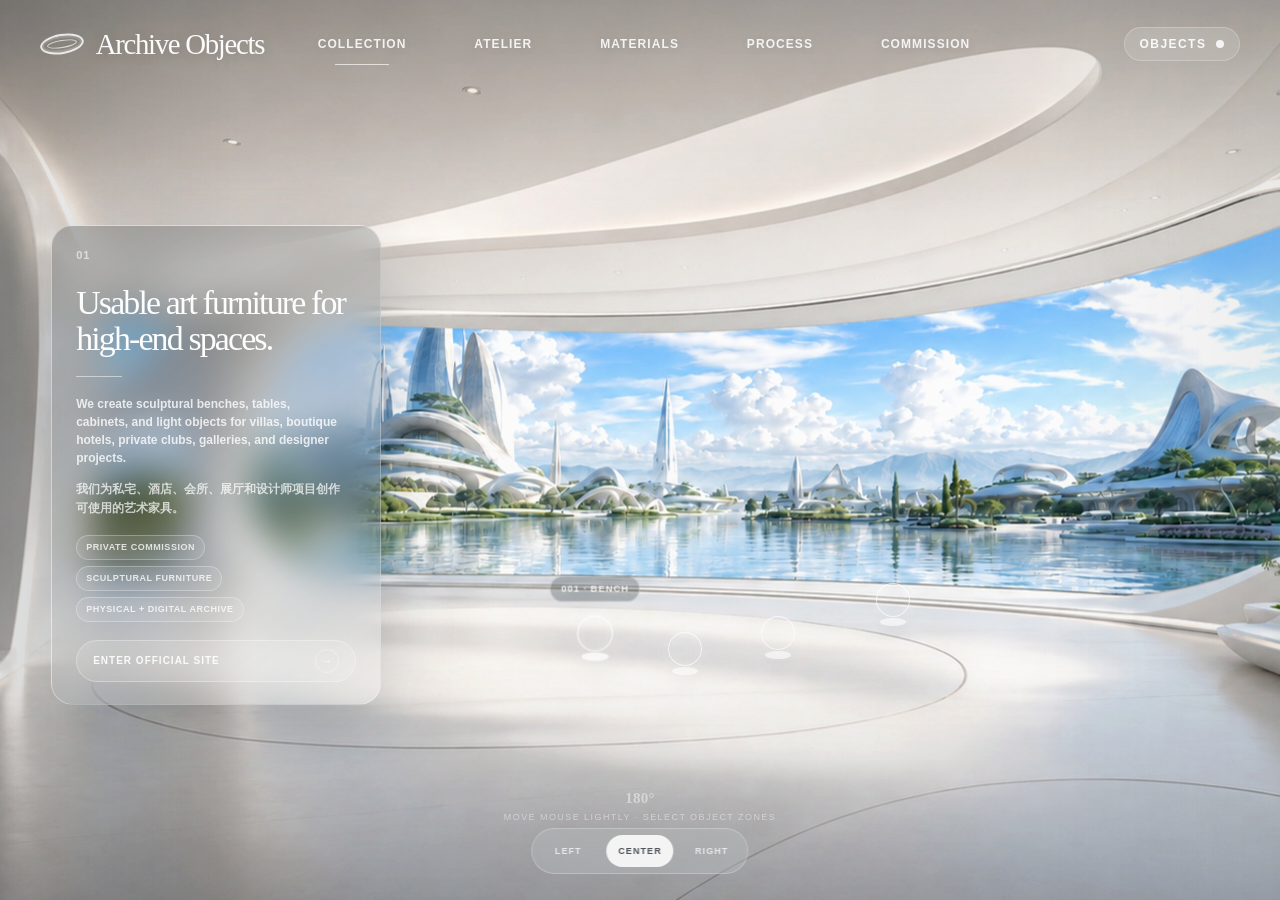
==== index.html @ a8227558 "Add files via upload" ====
<!doctype html>
<html lang="en">
<head>
  <meta charset="utf-8" />
  <meta name="viewport" content="width=device-width, initial-scale=1" />
  <title>Archive Objects | Entrance v2.1</title>
  <meta name="description" content="Archive Objects homepage prototype: clean high-resolution interior hero visual, real UI layers, and selectable object markers." />
  <link rel="stylesheet" href="styles.css" />
</head>
<body>
  <!--
    文件/模块目的：
    方案B首页 v1.7：干净高分辨率室内主视觉 + 真实网页UI层 + 180度轻视角 + 场景内作品选择标记。

    输入输出与规则：
    输入是本地图片 assets/interior-hero-clean-2x.jpg；输出是可直接双击打开的静态官网首页。
    不依赖外部库、CDN、后端或在线字体；所有交互都在本地 script.js 内完成。

    关键步骤为什么这样做：
    当前阶段先保证高级品牌首页质感，不用低质CSS家具冒充真实产品；产品先用高级作品热点表示，等有真实渲染图/3D模型再替换。
  -->

  <main class="site-shell" id="siteShell">
    <section class="hero-stage" id="heroStage" aria-label="Archive Objects interior showroom">
      <div class="scene-image" id="sceneImage" aria-hidden="true"></div>
      <div class="scene-shade" aria-hidden="true"></div>
      <div class="scene-glass" aria-hidden="true"></div>

      <header class="site-header" aria-label="Primary navigation">
        <a class="brand" href="index.html" aria-label="Archive Objects home">
          <span class="brand-icon" aria-hidden="true"></span>
          <span>Archive Objects</span>
        </a>
        <nav class="main-nav">
          <a href="collection.html" class="is-active">Collection</a>
          <a href="atelier.html">Atelier</a>
          <a href="materials.html">Materials</a>
          <a href="process.html">Process</a>
          <a href="commission.html">Commission</a>
        </nav>
        <button class="objects-toggle" id="objectsToggle" type="button">Objects <span></span></button>
      </header>

      <aside class="intro-card" aria-label="Brand introduction">
        <p class="card-number">01</p>
        <h1>Usable art furniture for high-end spaces.</h1>
        <div class="card-line"></div>
        <p class="card-copy">We create sculptural benches, tables, cabinets, and light objects for villas, boutique hotels, private clubs, galleries, and designer projects.</p>
        <p class="card-copy cn">我们为私宅、酒店、会所、展厅和设计师项目创作可使用的艺术家具。</p>
        <div class="tag-row" aria-label="Brand keywords">
          <span>Private commission</span>
          <span>Sculptural furniture</span>
          <span>Physical + digital archive</span>
        </div>
        <a class="card-action enter-site-link" id="focusObjects" href="official.html" aria-label="Enter official site">Enter official site <span>→</span></a>
      </aside>

      <div class="object-marker-layer" id="objectMarkerLayer" aria-label="Selectable object zones in the showroom">
        <button class="object-marker marker-bench is-active" data-object="bench" type="button" aria-label="Select Sculptural Bench">
          <span class="marker-ring"></span>
          <span class="marker-line"></span>
          <span class="marker-dot"></span>
          <span class="marker-label">001 · Bench</span>
        </button>
        <button class="object-marker marker-table" data-object="table" type="button" aria-label="Select Art Table">
          <span class="marker-ring"></span>
          <span class="marker-line"></span>
          <span class="marker-dot"></span>
          <span class="marker-label">002 · Table</span>
        </button>
        <button class="object-marker marker-cabinet" data-object="cabinet" type="button" aria-label="Select Cabinet Object">
          <span class="marker-ring"></span>
          <span class="marker-line"></span>
          <span class="marker-dot"></span>
          <span class="marker-label">003 · Cabinet</span>
        </button>
        <button class="object-marker marker-light" data-object="light" type="button" aria-label="Select Light Object">
          <span class="marker-ring"></span>
          <span class="marker-line"></span>
          <span class="marker-dot"></span>
          <span class="marker-label">004 · Light</span>
        </button>
      </div>

      <aside class="object-card is-hidden" id="objectCard" aria-live="polite">
        <p class="object-kicker" id="objectKicker">Object 001</p>
        <h2 id="objectTitle">Sculptural Bench</h2>
        <p id="objectCopy">A signature usable-art object for villas, galleries, private clubs, and entrance spaces.</p>
        <div class="object-meta">
          <span id="objectType">Private commission</span>
          <span id="objectStatus">Concept ready</span>
        </div>
        <a class="object-link" id="objectLink" href="products/bench.html">Open object</a>
      </aside>

      <div class="view-control" aria-label="View angle selector">
        <button type="button" data-view="left">Left</button>
        <button type="button" data-view="center" class="is-active">Center</button>
        <button type="button" data-view="right">Right</button>
      </div>

      <div class="motion-hint" aria-hidden="true">
        <strong>180°</strong>
        <span>Move mouse lightly · select object zones</span>
      </div>
    </section>
  </main>

  <script src="script.js"></script>
</body>
</html>
---- styles.css ----
/*
  文件/模块目的：
  v1.6 首页视觉系统：干净高分辨率室内主视觉、真实UI层、180度轻视角、作品热点标记。

  输入输出与规则：
  输入是 index.html 场景节点和 assets/interior-hero-clean-2x.jpg；输出为稳定的本地静态官网视觉。
  不再使用低质CSS家具模型；家具阶段先用高级热点表示，避免假家具破坏品牌感。

  关键步骤为什么这样做：
  方案B的重点是“高质量主视觉 + 轻动态 + 作品选择”，不是伪3D建模。真实家具后续应替换为渲染图、透明PNG或GLB模型。
*/

:root {
  --white: #fff;
  --ink: rgba(255, 255, 255, .96);
  --muted: rgba(255, 255, 255, .74);
  --soft: rgba(242, 247, 248, .54);
  --glass: rgba(233, 240, 243, .30);
  --glass-strong: rgba(226, 235, 238, .50);
  --line: rgba(255, 255, 255, .42);
  --shadow: 0 30px 90px rgba(20, 28, 37, .24);
  --shadow-soft: 0 20px 60px rgba(20, 28, 37, .16);
  --dark: #12161b;
}

* { box-sizing: border-box; }
html, body { margin: 0; min-height: 100%; background: #e7edf0; }
body {
  font-family: Georgia, "Times New Roman", serif;
  color: var(--white);
  overflow: hidden;
  user-select: none;
}
button, a { font: inherit; color: inherit; }
a { text-decoration: none; }
button { border: 0; cursor: pointer; }
button, a { -webkit-tap-highlight-color: transparent; }

.site-shell { width: 100vw; height: 100svh; overflow: hidden; }
.hero-stage {
  position: relative;
  width: 100vw;
  height: 100svh;
  min-height: 720px;
  overflow: hidden;
  background: #e8edf0;
  isolation: isolate;
}

.scene-image {
  position: absolute;
  inset: -2.6vh -3.8vw;
  z-index: 0;
  background-image: url("assets/interior-hero-clean-2x.jpg");
  background-repeat: no-repeat;
  background-size: cover;
  background-position: 50% 50%;
  transform: translate3d(0,0,0) scale(1.022);
  filter: saturate(1.02) contrast(1.04) brightness(1.03);
  will-change: transform, background-position;
}

.scene-shade {
  position: absolute;
  inset: 0;
  z-index: 1;
  pointer-events: none;
  background:
    linear-gradient(180deg, rgba(18, 20, 22, .13) 0%, rgba(18, 20, 22, .02) 18%, rgba(18, 20, 22, .03) 70%, rgba(18, 20, 22, .12) 100%),
    linear-gradient(90deg, rgba(18, 20, 22, .12) 0%, transparent 24%, transparent 70%, rgba(18, 20, 22, .07) 100%);
}

.scene-glass {
  position: absolute;
  inset: 0;
  z-index: 2;
  pointer-events: none;
  background:
    radial-gradient(circle at 20% 74%, rgba(255,255,255,.18), transparent 18%),
    linear-gradient(116deg, transparent 18%, rgba(255,255,255,.10) 34%, transparent 56%);
  mix-blend-mode: screen;
  opacity: .24;
}

.site-header {
  position: absolute;
  z-index: 20;
  left: clamp(24px, 3.2vw, 58px);
  right: clamp(24px, 3.2vw, 58px);
  top: clamp(20px, 3vh, 38px);
  display: grid;
  grid-template-columns: minmax(230px, 1fr) auto minmax(160px, 1fr);
  align-items: center;
  gap: 28px;
  color: rgba(255,255,255,.96);
  text-shadow: 0 2px 14px rgba(0,0,0,.18);
}

.brand {
  display: inline-flex;
  align-items: center;
  gap: 12px;
  width: fit-content;
  font-size: clamp(26px, 2.5vw, 36px);
  line-height: 1;
  letter-spacing: -.045em;
}
.brand-icon {
  width: 46px;
  height: 22px;
  border: 2px solid rgba(255,255,255,.82);
  border-radius: 50%;
  transform: rotate(-9deg);
  position: relative;
  box-shadow: inset 0 0 0 2px rgba(255,255,255,.18);
}
.brand-icon::after {
  content: "";
  position: absolute;
  inset: 4px 5px;
  border: 1px solid rgba(255,255,255,.70);
  border-radius: 50%;
}

.main-nav {
  display: flex;
  align-items: center;
  justify-content: center;
  gap: clamp(32px, 5vw, 80px);
  font-family: Arial, sans-serif;
  font-size: 13px;
  font-weight: 800;
  letter-spacing: .08em;
  text-transform: uppercase;
}
.main-nav a { position: relative; opacity: .90; }
.main-nav a::after {
  content: "";
  position: absolute;
  left: 50%;
  bottom: -14px;
  width: 0;
  height: 1px;
  background: rgba(255,255,255,.72);
  transform: translateX(-50%);
  transition: width .2s ease;
}
.main-nav a:hover::after, .main-nav a.is-active::after { width: 54px; }

.objects-toggle {
  justify-self: end;
  display: inline-flex;
  align-items: center;
  gap: 10px;
  padding: 12px 16px;
  border-radius: 999px;
  background: rgba(255,255,255,.10);
  border: 1px solid rgba(255,255,255,.22);
  color: rgba(255,255,255,.92);
  font: 800 12px/1 Arial, sans-serif;
  letter-spacing: .12em;
  text-transform: uppercase;
  backdrop-filter: blur(18px);
}
.objects-toggle span { width: 8px; height: 8px; border-radius: 50%; background: rgba(255,255,255,.86); }
.objects-toggle:hover { background: rgba(255,255,255,.18); }

.intro-card {
  position: absolute;
  z-index: 18;
  left: clamp(28px, 4vw, 72px);
  top: clamp(164px, 26vh, 250px);
  width: min(390px, calc(100vw - 56px));
  padding: clamp(26px, 3vw, 38px);
  border: 1px solid rgba(255,255,255,.40);
  border-radius: 24px;
  background: linear-gradient(145deg, rgba(88, 99, 104, .36), rgba(210, 222, 226, .20));
  backdrop-filter: blur(18px) saturate(1.08);
  box-shadow: var(--shadow);
  color: rgba(255,255,255,.98);
}
.card-number {
  margin: 0 0 34px;
  font: 700 13px/1 Arial, sans-serif;
  letter-spacing: .08em;
  color: rgba(255,255,255,.72);
}
.intro-card h1 {
  margin: 0;
  max-width: 310px;
  font-weight: 400;
  font-size: clamp(34px, 3.2vw, 54px);
  line-height: 1.03;
  letter-spacing: -.055em;
}
.card-line { width: 54px; height: 1px; margin: 26px 0 22px; background: rgba(255,255,255,.68); }
.card-copy {
  margin: 0 0 13px;
  max-width: 300px;
  font: 600 13px/1.55 Arial, sans-serif;
  color: rgba(255,255,255,.82);
}
.card-copy.cn { color: rgba(255,255,255,.72); }
.tag-row {
  display: flex;
  flex-wrap: wrap;
  gap: 8px;
  margin: 22px 0 24px;
}
.tag-row span {
  padding: 8px 10px;
  border: 1px solid rgba(255,255,255,.28);
  border-radius: 999px;
  background: rgba(255,255,255,.10);
  font: 800 10px/1 Arial, sans-serif;
  letter-spacing: .06em;
  text-transform: uppercase;
  color: rgba(255,255,255,.78);
}
.card-action {
  width: 100%;
  min-height: 48px;
  border-radius: 999px;
  display: flex;
  justify-content: space-between;
  align-items: center;
  padding: 0 16px;
  background: rgba(255,255,255,.12);
  border: 1px solid rgba(255,255,255,.30);
  color: rgba(255,255,255,.90);
  font: 800 11px/1 Arial, sans-serif;
  letter-spacing: .10em;
  text-transform: uppercase;
}
.card-action span {
  display: grid;
  place-items: center;
  width: 24px;
  height: 24px;
  border-radius: 50%;
  border: 1px solid rgba(255,255,255,.34);
}
.card-action:hover { background: rgba(255,255,255,.20); }

.intro-card, .site-header, .card-action, .enter-site-link, .main-nav a, .brand, .objects-toggle {
  pointer-events: auto;
}
.enter-site-link {
  position: relative;
  z-index: 80;
  text-decoration: none;
}
.enter-site-link:focus-visible {
  outline: 2px solid rgba(255,255,255,.86);
  outline-offset: 4px;
}


.object-marker-layer {
  position: absolute;
  inset: 0;
  z-index: 12;
  pointer-events: none;
  transition: opacity .22s ease;
  will-change: transform;
}
.object-marker-layer.is-hidden { opacity: 0; pointer-events: none; }
.object-marker {
  position: absolute;
  width: 88px;
  height: 112px;
  background: transparent;
  pointer-events: auto;
  transform: translate(-50%, -50%);
  color: #fff;
  transition: opacity .2s ease, transform .22s ease, filter .22s ease;
}
.object-marker:hover,
.object-marker.is-active { filter: drop-shadow(0 22px 28px rgba(255,255,255,.22)); }
.object-marker.is-active { transform: translate(-50%, -50%) translateY(-5px); }
.marker-ring {
  position: absolute;
  left: 50%;
  top: 0;
  width: 54px;
  height: 54px;
  transform: translateX(-50%);
  border: 2px solid rgba(255,255,255,.88);
  border-radius: 50%;
  background: rgba(255,255,255,.07);
  box-shadow: inset 0 0 0 8px rgba(255,255,255,.09), 0 0 22px rgba(255,255,255,.28);
}
.marker-line {
  position: absolute;
  left: 50%;
  top: 52px;
  width: 2px;
  height: 48px;
  transform: translateX(-50%);
  background: rgba(255,255,255,.84);
}
.marker-dot {
  position: absolute;
  left: 50%;
  top: 94px;
  width: 48px;
  height: 18px;
  transform: translateX(-50%);
  border-radius: 50%;
  background: rgba(255,255,255,.88);
  box-shadow: 0 14px 26px rgba(25,35,45,.14);
}
.marker-label {
  position: absolute;
  left: 50%;
  top: -32px;
  transform: translateX(-50%) translateY(8px);
  padding: 8px 11px;
  border: 1px solid rgba(255,255,255,.38);
  border-radius: 999px;
  background: rgba(234, 242, 245, .18);
  backdrop-filter: blur(14px);
  color: rgba(255,255,255,.88);
  font: 800 10px/1 Arial, sans-serif;
  letter-spacing: .10em;
  text-transform: uppercase;
  white-space: nowrap;
  opacity: 0;
  transition: .22s ease;
}
.object-marker:hover .marker-label,
.object-marker.is-active .marker-label { opacity: 1; transform: translateX(-50%) translateY(0); }

.marker-bench { left: 48.5%; top: 66.5%; }
.marker-table { left: 65.8%; top: 65%; }
.marker-cabinet { left: 76.5%; top: 56.5%; }
.marker-light { left: 35.5%; top: 57.5%; }

.object-card {
  position: absolute;
  z-index: 18;
  right: clamp(26px, 4vw, 72px);
  bottom: clamp(28px, 5vh, 54px);
  width: min(360px, calc(100vw - 52px));
  padding: 22px;
  border: 1px solid rgba(255,255,255,.34);
  border-radius: 24px;
  background: linear-gradient(145deg, rgba(82, 96, 103, .42), rgba(216, 228, 232, .22));
  backdrop-filter: blur(18px) saturate(1.08);
  box-shadow: var(--shadow-soft);
  transition: opacity .22s ease, transform .22s ease;
}
.object-card.is-hidden { opacity: 0; transform: translateY(20px); pointer-events: none; }
.object-kicker {
  margin: 0 0 8px;
  font: 800 11px/1 Arial, sans-serif;
  letter-spacing: .17em;
  text-transform: uppercase;
  color: rgba(255,255,255,.72);
}
.object-card h2 {
  margin: 0 0 10px;
  font-weight: 400;
  font-size: clamp(31px, 3vw, 44px);
  line-height: .96;
  letter-spacing: -.05em;
}
.object-card p:not(.object-kicker) {
  margin: 0;
  font: 600 14px/1.6 Arial, sans-serif;
  color: rgba(255,255,255,.78);
}
.object-meta { display:flex; flex-wrap:wrap; gap:8px; margin: 16px 0 18px; }
.object-meta span {
  padding: 7px 10px;
  border: 1px solid rgba(255,255,255,.28);
  border-radius: 999px;
  color: rgba(255,255,255,.76);
  font: 800 10px/1 Arial, sans-serif;
  letter-spacing: .08em;
  text-transform: uppercase;
}
.object-link {
  display: inline-flex;
  min-height: 42px;
  align-items: center;
  justify-content: center;
  padding: 0 16px;
  border-radius: 999px;
  border: 1px solid rgba(255,255,255,.32);
  background: rgba(255,255,255,.14);
  font: 800 11px/1 Arial, sans-serif;
  letter-spacing: .10em;
  text-transform: uppercase;
}
.object-link:hover { background: rgba(255,255,255,.22); }

.view-control {
  position: absolute;
  z-index: 19;
  left: 50%;
  bottom: 30px;
  transform: translateX(-50%);
  display:flex;
  gap: 8px;
  padding: 8px;
  border: 1px solid rgba(255,255,255,.30);
  border-radius: 999px;
  background: rgba(226, 237, 241, .20);
  backdrop-filter: blur(22px);
}
.view-control button {
  height: 36px;
  min-width: 72px;
  padding: 0 14px;
  border-radius: 999px;
  background: transparent;
  color: rgba(255,255,255,.72);
  font: 800 10px/1 Arial, sans-serif;
  letter-spacing: .12em;
  text-transform: uppercase;
}
.view-control button.is-active { background: rgba(255,255,255,.86); color: rgba(25,31,38,.76); }

.motion-hint {
  position: absolute;
  z-index: 10;
  left: 50%;
  bottom: 90px;
  transform: translateX(-50%);
  text-align: center;
  color: rgba(255,255,255,.80);
  text-transform: uppercase;
  letter-spacing: .18em;
  font-family: Arial, sans-serif;
  pointer-events: none;
}
.motion-hint strong { display:block; font-family: Georgia, serif; font-size: 18px; letter-spacing: .02em; text-transform: none; }
.motion-hint span { display:block; margin-top:5px; font-size: 10px; }

@media (max-width: 1100px) {
  .site-header { grid-template-columns: 1fr auto; }
  .main-nav { display:none; }
  .intro-card { top: 160px; width: min(350px, calc(100vw - 48px)); }
  .object-card { bottom: 96px; }
}

@media (max-width: 760px) {
  .hero-stage { min-height: 760px; }
  .scene-image { background-size: auto 100%; background-position: 52% 50%; }
  .brand span:last-child { font-size: 24px; }
  .objects-toggle { display:none; }
  .intro-card { left: 18px; right: 18px; top: 120px; width: auto; padding: 24px; }
  .intro-card h1 { font-size: 34px; max-width: 290px; }
  .card-copy, .tag-row { display:none; }
  .object-card { left: 18px; right: 18px; width: auto; bottom: 94px; }
  .motion-hint { display:none; }
  .view-control { bottom: 20px; }
  .marker-label { display:none; }
}


/*
  v1.7 布局收敛覆盖层：
  目的：减少 UI 对主视觉的干扰，让官网更像高级品牌首页，而不是游戏 HUD。
  规则：保留左侧说明、顶部导航、场景热点和产品信息，但默认弱化热点与右侧卡片，用户交互后再展开。
*/

:root {
  --panel: rgba(65, 74, 78, .28);
  --panel-2: rgba(228, 238, 241, .18);
}

body { overflow: hidden; }

.scene-image {
  inset: -1.8vh -2.8vw;
  transform: translate3d(0,0,0) scale(1.014);
  filter: saturate(1.04) contrast(1.045) brightness(1.025);
}

.scene-shade {
  background:
    linear-gradient(180deg, rgba(14, 16, 18, .10) 0%, rgba(14, 16, 18, .015) 24%, rgba(14,16,18,.02) 74%, rgba(14,16,18,.12) 100%),
    linear-gradient(90deg, rgba(14,16,18,.10) 0%, transparent 19%, transparent 82%, rgba(14,16,18,.06) 100%);
}

.scene-glass { opacity: .10; }

.site-header {
  top: clamp(18px, 3vh, 34px);
  left: clamp(24px, 3.1vw, 52px);
  right: clamp(24px, 3.1vw, 52px);
  grid-template-columns: minmax(250px, 1fr) auto minmax(140px, 1fr);
  color: rgba(255,255,255,.96);
}

.brand { font-size: clamp(25px, 2.25vw, 34px); }
.brand-icon { width: 44px; height: 20px; }
.main-nav { gap: clamp(34px, 5.3vw, 86px); font-size: 12px; letter-spacing: .09em; }
.objects-toggle { padding: 10px 15px; background: rgba(255,255,255,.13); }

.intro-card {
  left: clamp(28px, 4vw, 68px);
  top: clamp(170px, 25vh, 230px);
  width: min(330px, calc(100vw - 56px));
  padding: 24px 24px 22px;
  border-radius: 22px;
  background: linear-gradient(145deg, rgba(55, 63, 67, .34), rgba(228, 238, 241, .17));
  border-color: rgba(255,255,255,.34);
  box-shadow: 0 26px 76px rgba(20, 28, 37, .20);
}

.card-number { margin-bottom: 24px; font-size: 11px; opacity: .82; }
.intro-card h1 {
  max-width: 270px;
  font-size: clamp(30px, 2.65vw, 43px);
  line-height: 1.05;
  letter-spacing: -.055em;
}
.card-line { width: 46px; margin: 20px 0 18px; opacity: .74; }
.card-copy { max-width: 265px; font-size: 12px; line-height: 1.5; color: rgba(255,255,255,.80); }
.card-copy.cn { font-size: 12px; line-height: 1.55; }
.tag-row { margin: 18px 0 18px; gap: 6px; }
.tag-row span { padding: 7px 9px; font-size: 9px; background: rgba(255,255,255,.08); }
.card-action { min-height: 42px; font-size: 10px; }

.object-marker-layer { z-index: 13; }
.object-marker {
  width: 54px;
  height: 54px;
  opacity: .78;
  transition: opacity .2s ease, transform .22s ease, filter .22s ease;
}
.object-marker:hover,
.object-marker.is-active { opacity: 1; }
.object-marker.is-active { transform: translate(-50%, -50%) scale(1.05); }
.marker-ring {
  width: 34px;
  height: 34px;
  border-width: 1.5px;
  background: rgba(255,255,255,.045);
  box-shadow: inset 0 0 0 5px rgba(255,255,255,.06), 0 0 18px rgba(255,255,255,.20);
}
.marker-line { display: none; }
.marker-dot {
  top: 35px;
  width: 26px;
  height: 8px;
  background: rgba(255,255,255,.74);
  box-shadow: 0 10px 22px rgba(25,35,45,.10);
}
.marker-label {
  top: -38px;
  padding: 7px 10px;
  background: rgba(56, 66, 72, .30);
  border-color: rgba(255,255,255,.34);
  font-size: 9px;
}

/* 作品入口移动到室内地面舞台区域，避免像贴在窗外景色上 */
.marker-bench { left: 46.5%; top: 71.5%; }
.marker-table { left: 53.5%; top: 73.2%; }
.marker-cabinet { left: 60.8%; top: 71.4%; }
.marker-light { left: 69.8%; top: 67.8%; }

.object-card {
  right: clamp(26px, 4vw, 72px);
  bottom: clamp(28px, 5vh, 50px);
  width: min(300px, calc(100vw - 52px));
  padding: 18px 18px 17px;
  border-radius: 20px;
  background: linear-gradient(145deg, rgba(56, 66, 71, .34), rgba(220, 232, 236, .18));
  border-color: rgba(255,255,255,.30);
  backdrop-filter: blur(20px) saturate(1.05);
  box-shadow: 0 22px 62px rgba(20, 28, 37, .17);
}
.object-card h2 { font-size: clamp(25px, 2.35vw, 34px); margin-bottom: 8px; }
.object-card p:not(.object-kicker) { font-size: 12px; line-height: 1.48; }
.object-kicker { font-size: 10px; margin-bottom: 7px; }
.object-meta { margin: 13px 0 14px; }
.object-meta span { font-size: 9px; padding: 6px 8px; }
.object-link { min-height: 38px; padding: 0 14px; font-size: 10px; }

.view-control {
  bottom: 26px;
  padding: 6px;
  background: rgba(226, 237, 241, .14);
  border-color: rgba(255,255,255,.24);
}
.view-control button { height: 32px; min-width: 60px; padding: 0 12px; font-size: 9px; }
.motion-hint { bottom: 78px; opacity: .58; }
.motion-hint strong { font-size: 15px; }
.motion-hint span { font-size: 9px; letter-spacing: .16em; }

@media (max-width: 1100px) {
  .intro-card { top: 150px; width: min(310px, calc(100vw - 48px)); }
  .object-card { bottom: 86px; }
}

@media (max-width: 760px) {
  body { overflow: auto; }
  .site-shell, .hero-stage { min-height: 760px; }
  .scene-image { background-size: auto 100%; background-position: 52% 50%; }
  .intro-card { top: 112px; left: 16px; right: 16px; width: auto; }
  .intro-card h1 { font-size: 31px; }
  .card-copy { display: block; }
  .tag-row { display:none; }
  .object-card { left: 16px; right: 16px; width: auto; bottom: 76px; }
  .view-control { display:none; }
  .marker-bench { left: 43%; top: 69%; }
  .marker-table { left: 54%; top: 71%; }
  .marker-cabinet { left: 65%; top: 70%; }
  .marker-light { left: 76%; top: 66%; }
}
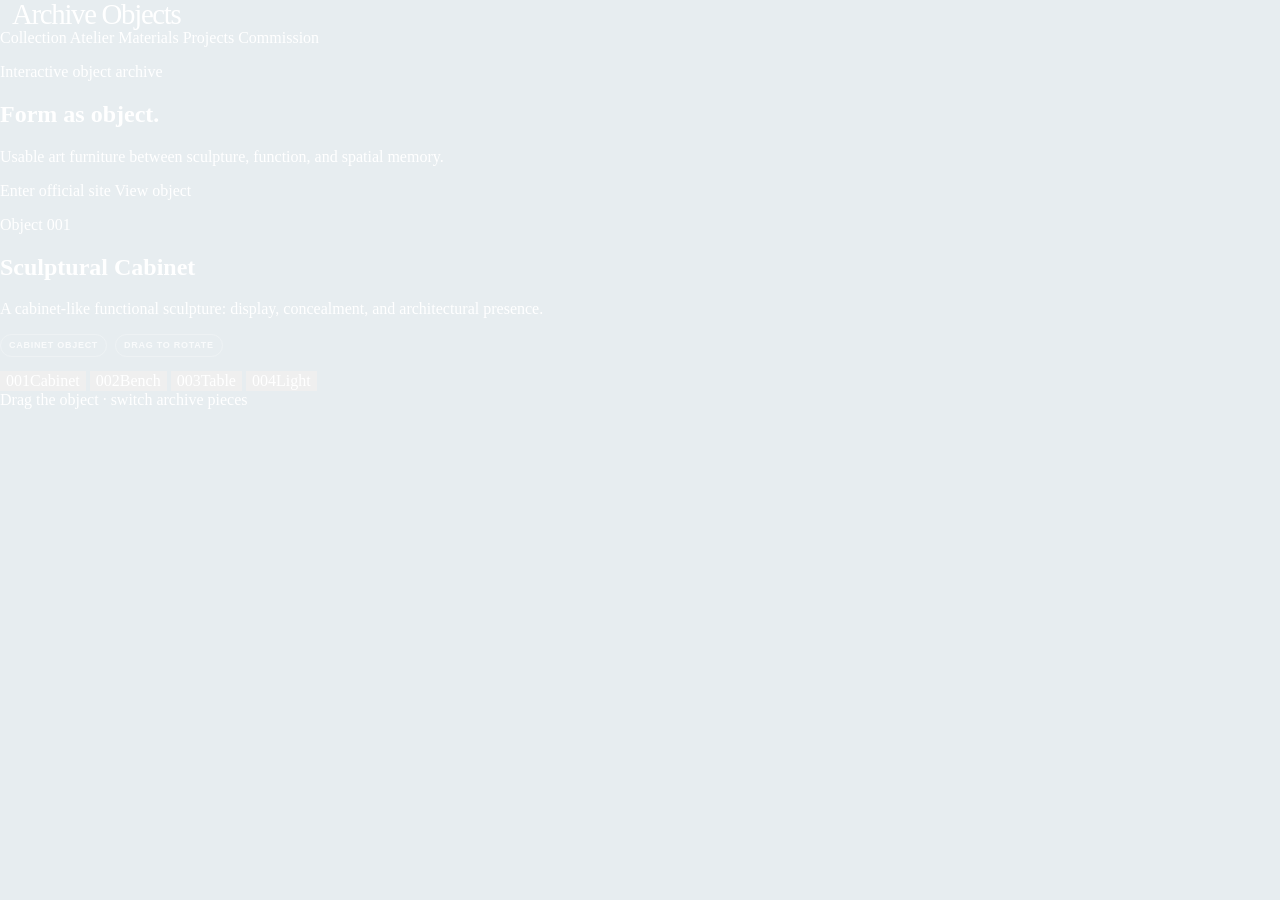
==== commit 0e4b6091: "v2.5 artistic 3D entrance page" ====
--- a/index.html
+++ b/index.html
@@ -3,109 +3,83 @@
 <head>
   <meta charset="utf-8" />
   <meta name="viewport" content="width=device-width, initial-scale=1" />
-  <title>Archive Objects | Entrance v2.1</title>
-  <meta name="description" content="Archive Objects homepage prototype: clean high-resolution interior hero visual, real UI layers, and selectable object markers." />
+  <title>Archive Objects | Sculptural Entrance v2.5</title>
+  <meta name="description" content="Archive Objects interactive sculptural entrance: rotate and switch non-realistic 3D art furniture objects." />
   <link rel="stylesheet" href="styles.css" />
 </head>
 <body>
   <!--
     文件/模块目的：
-    方案B首页 v1.7：干净高分辨率室内主视觉 + 真实网页UI层 + 180度轻视角 + 场景内作品选择标记。
+    v2.5 入口页改为艺术肌理背景 + 可旋转非写实 3D 雕塑家具 + 作品切换。
 
     输入输出与规则：
-    输入是本地图片 assets/interior-hero-clean-2x.jpg；输出是可直接双击打开的静态官网首页。
-    不依赖外部库、CDN、后端或在线字体；所有交互都在本地 script.js 内完成。
+    输入为纯 HTML/CSS/JS；输出为可线上运行的静态入口页。
+    不依赖外部库、CDN、后端或真实 GLB 文件；后续有真实模型时可替换中央 CSS 3D 草模。
 
     关键步骤为什么这样做：
-    当前阶段先保证高级品牌首页质感，不用低质CSS家具冒充真实产品；产品先用高级作品热点表示，等有真实渲染图/3D模型再替换。
+    用户要的不是科技渲染器，而是“艺术家具品牌入口装置”。先用可交互 3D 草模建立方向，保留艺术感、留白和材质背景。
   -->
+  <main class="entrance-shell" id="entranceShell">
+    <header class="entrance-header" aria-label="Primary navigation">
+      <a class="brand" href="index.html" aria-label="Archive Objects home">
+        <span class="brand-mark" aria-hidden="true"></span>
+        <span>Archive Objects</span>
+      </a>
+      <nav class="entrance-nav">
+        <a href="collection.html">Collection</a>
+        <a href="atelier.html">Atelier</a>
+        <a href="materials.html">Materials</a>
+        <a href="project-studies.html">Projects</a>
+        <a href="commission.html">Commission</a>
+      </nav>
+    </header>
 
-  <main class="site-shell" id="siteShell">
-    <section class="hero-stage" id="heroStage" aria-label="Archive Objects interior showroom">
-      <div class="scene-image" id="sceneImage" aria-hidden="true"></div>
-      <div class="scene-shade" aria-hidden="true"></div>
-      <div class="scene-glass" aria-hidden="true"></div>
+    <section class="art-entrance" aria-label="Interactive sculptural object entrance">
+      <div class="paper-field" aria-hidden="true"></div>
+      <div class="left-copy" aria-label="Brand introduction">
+        <p class="eyebrow">Interactive object archive</p>
+        <h1>Form as object.</h1>
+        <p>Usable art furniture between sculpture, function, and spatial memory.</p>
+        <div class="entry-actions">
+          <a class="primary-link" id="enterOfficial" href="official.html">Enter official site</a>
+          <a class="secondary-link" id="viewObject" href="products/cabinet.html">View object</a>
+        </div>
+      </div>
 
-      <header class="site-header" aria-label="Primary navigation">
-        <a class="brand" href="index.html" aria-label="Archive Objects home">
-          <span class="brand-icon" aria-hidden="true"></span>
-          <span>Archive Objects</span>
-        </a>
-        <nav class="main-nav">
-          <a href="collection.html" class="is-active">Collection</a>
-          <a href="atelier.html">Atelier</a>
-          <a href="materials.html">Materials</a>
-          <a href="process.html">Process</a>
-          <a href="commission.html">Commission</a>
-        </nav>
-        <button class="objects-toggle" id="objectsToggle" type="button">Objects <span></span></button>
-      </header>
+      <div class="object-stage" id="objectStage" aria-label="Drag to rotate the current 3D object">
+        <div class="stage-shadow" aria-hidden="true"></div>
+        <div class="model-wrap" id="modelWrap">
+          <div class="sculpture-model model--cabinet" id="sculptureModel" aria-hidden="true">
+            <div class="piece slab slab-main"></div>
+            <div class="piece slab slab-back"></div>
+            <div class="piece disc disc-large"></div>
+            <div class="piece disc disc-small"></div>
+            <div class="piece beam beam-low"></div>
+            <div class="piece beam beam-high"></div>
+            <div class="piece pin pin-left"></div>
+            <div class="piece pin pin-right"></div>
+            <div class="piece arch arch-line"></div>
+          </div>
+        </div>
+      </div>
 
-      <aside class="intro-card" aria-label="Brand introduction">
-        <p class="card-number">01</p>
-        <h1>Usable art furniture for high-end spaces.</h1>
-        <div class="card-line"></div>
-        <p class="card-copy">We create sculptural benches, tables, cabinets, and light objects for villas, boutique hotels, private clubs, galleries, and designer projects.</p>
-        <p class="card-copy cn">我们为私宅、酒店、会所、展厅和设计师项目创作可使用的艺术家具。</p>
-        <div class="tag-row" aria-label="Brand keywords">
-          <span>Private commission</span>
-          <span>Sculptural furniture</span>
-          <span>Physical + digital archive</span>
-        </div>
-        <a class="card-action enter-site-link" id="focusObjects" href="official.html" aria-label="Enter official site">Enter official site <span>→</span></a>
+      <aside class="object-panel" aria-live="polite">
+        <p class="object-id" id="objectId">Object 001</p>
+        <h2 id="objectName">Sculptural Cabinet</h2>
+        <p id="objectText">A cabinet-like functional sculpture: display, concealment, and architectural presence.</p>
+        <div class="object-meta"><span id="objectType">Cabinet Object</span><span>Drag to rotate</span></div>
       </aside>
 
-      <div class="object-marker-layer" id="objectMarkerLayer" aria-label="Selectable object zones in the showroom">
-        <button class="object-marker marker-bench is-active" data-object="bench" type="button" aria-label="Select Sculptural Bench">
-          <span class="marker-ring"></span>
-          <span class="marker-line"></span>
-          <span class="marker-dot"></span>
-          <span class="marker-label">001 · Bench</span>
-        </button>
-        <button class="object-marker marker-table" data-object="table" type="button" aria-label="Select Art Table">
-          <span class="marker-ring"></span>
-          <span class="marker-line"></span>
-          <span class="marker-dot"></span>
-          <span class="marker-label">002 · Table</span>
-        </button>
-        <button class="object-marker marker-cabinet" data-object="cabinet" type="button" aria-label="Select Cabinet Object">
-          <span class="marker-ring"></span>
-          <span class="marker-line"></span>
-          <span class="marker-dot"></span>
-          <span class="marker-label">003 · Cabinet</span>
-        </button>
-        <button class="object-marker marker-light" data-object="light" type="button" aria-label="Select Light Object">
-          <span class="marker-ring"></span>
-          <span class="marker-line"></span>
-          <span class="marker-dot"></span>
-          <span class="marker-label">004 · Light</span>
-        </button>
+      <div class="object-switcher" aria-label="Switch entrance object">
+        <button type="button" class="is-active" data-object="cabinet"><span>001</span>Cabinet</button>
+        <button type="button" data-object="bench"><span>002</span>Bench</button>
+        <button type="button" data-object="table"><span>003</span>Table</button>
+        <button type="button" data-object="light"><span>004</span>Light</button>
       </div>
 
-      <aside class="object-card is-hidden" id="objectCard" aria-live="polite">
-        <p class="object-kicker" id="objectKicker">Object 001</p>
-        <h2 id="objectTitle">Sculptural Bench</h2>
-        <p id="objectCopy">A signature usable-art object for villas, galleries, private clubs, and entrance spaces.</p>
-        <div class="object-meta">
-          <span id="objectType">Private commission</span>
-          <span id="objectStatus">Concept ready</span>
-        </div>
-        <a class="object-link" id="objectLink" href="products/bench.html">Open object</a>
-      </aside>
-
-      <div class="view-control" aria-label="View angle selector">
-        <button type="button" data-view="left">Left</button>
-        <button type="button" data-view="center" class="is-active">Center</button>
-        <button type="button" data-view="right">Right</button>
-      </div>
-
-      <div class="motion-hint" aria-hidden="true">
-        <strong>180°</strong>
-        <span>Move mouse lightly · select object zones</span>
-      </div>
+      <div class="rotate-hint" aria-hidden="true">Drag the object · switch archive pieces</div>
     </section>
   </main>
-
   <script src="script.js"></script>
 </body>
 </html>
